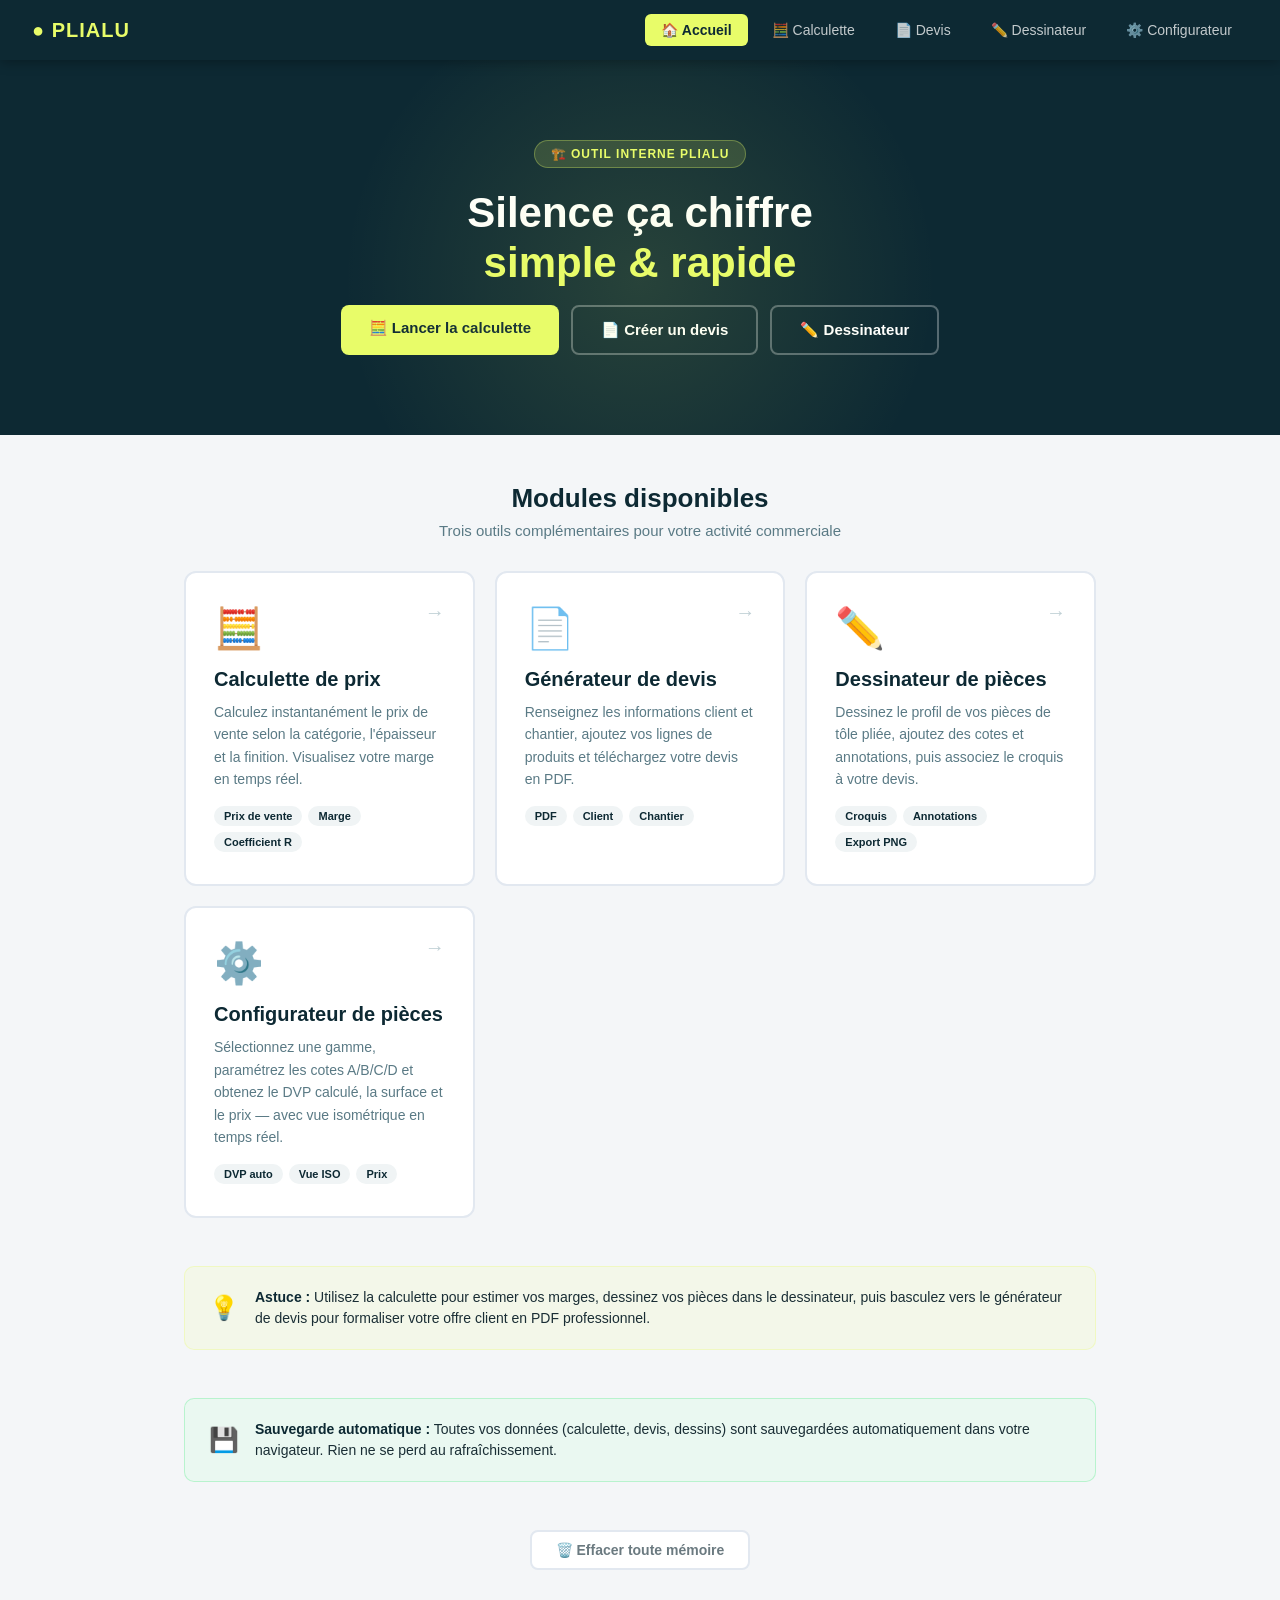
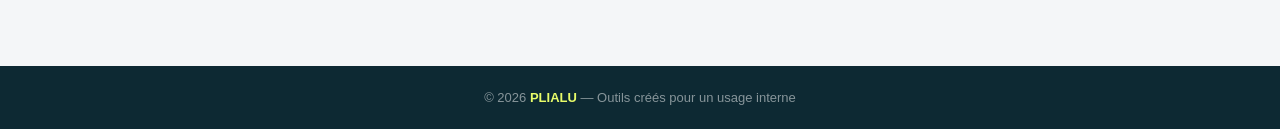
==== modules/calculette/index.html @ ffd04ba4 "chore: move calculette suite to modules/calculette/ The calculette is no longer THE site — it become" ====
<!DOCTYPE html>
<html lang="fr">
<head>
  <meta charset="UTF-8">
  <meta name="viewport" content="width=device-width, initial-scale=1.0">
  <title>PLIALU — Accueil</title>
  <style>
    /* ════ RESET ════ */
    *, *::before, *::after { box-sizing: border-box; margin: 0; padding: 0; }
    body { font-family: 'Segoe UI', sans-serif; background: #f4f6f8; color: #1a2e35; }

    /* ════ NAVBAR ════ */
    .navbar {
      background: #0d2933;
      padding: 0 32px;
      height: 60px;
      display: flex;
      align-items: center;
      justify-content: space-between;
      position: sticky;
      top: 0;
      z-index: 100;
      box-shadow: 0 2px 12px rgba(0,0,0,0.3);
    }
    .navbar-brand {
      font-size: 20px;
      font-weight: 800;
      color: #e8fc69;
      letter-spacing: 1px;
    }
    .navbar-links { display: flex; gap: 8px; }
    .navbar-links a {
      color: rgba(255,255,255,0.75);
      text-decoration: none;
      padding: 8px 16px;
      border-radius: 6px;
      font-size: 14px;
      font-weight: 500;
      transition: all .2s;
    }
    .navbar-links a:hover { background: rgba(232,252,105,0.15); color: #e8fc69; }
    .navbar-links a.active { background: #e8fc69; color: #0d2933; font-weight: 700; }

    /* ════ HERO ════ */
    .hero {
      background: #0d2933;
      padding: 80px 32px;
      text-align: center;
      position: relative;
      overflow: hidden;
    }
    .hero::before {
      content: '';
      position: absolute;
      top: -80px; left: 50%; transform: translateX(-50%);
      width: 600px; height: 600px;
      background: radial-gradient(circle, rgba(232,252,105,0.12) 0%, transparent 70%);
      pointer-events: none;
    }
    .hero-badge {
      display: inline-block;
      background: rgba(232,252,105,0.15);
      color: #e8fc69;
      border: 1px solid rgba(232,252,105,0.3);
      padding: 6px 16px;
      border-radius: 20px;
      font-size: 12px;
      font-weight: 600;
      letter-spacing: 1px;
      text-transform: uppercase;
      margin-bottom: 20px;
    }
    .hero h1 {
      font-size: 42px;
      font-weight: 900;
      color: #ffffff;
      margin-bottom: 16px;
      line-height: 1.2;
    }
    .hero h1 span { color: #e8fc69; }
    .hero p {
      font-size: 17px;
      color: rgba(255,255,255,0.65);
      max-width: 520px;
      margin: 0 auto 36px;
      line-height: 1.6;
    }
    .hero-btns { display: flex; gap: 12px; justify-content: center; flex-wrap: wrap; }
    .btn-primary {
      background: #e8fc69;
      color: #0d2933;
      padding: 14px 28px;
      border-radius: 8px;
      font-weight: 800;
      font-size: 15px;
      text-decoration: none;
      transition: all .2s;
    }
    .btn-primary:hover { background: #d4e85a; transform: translateY(-2px); box-shadow: 0 6px 20px rgba(232,252,105,0.4); }
    .btn-outline {
      background: transparent;
      color: #ffffff;
      border: 2px solid rgba(255,255,255,0.3);
      padding: 14px 28px;
      border-radius: 8px;
      font-weight: 600;
      font-size: 15px;
      text-decoration: none;
      transition: all .2s;
    }
    .btn-outline:hover { border-color: #e8fc69; color: #e8fc69; }

    /* ════ CONTAINER ════ */
    .container { max-width: 960px; margin: 0 auto; padding: 48px 24px; }

    /* ════ SECTION TITRE ════ */
    .section-title {
      text-align: center;
      margin-bottom: 32px;
    }
    .section-title h2 { font-size: 26px; font-weight: 800; color: #0d2933; }
    .section-title p { color: #5a7a85; margin-top: 8px; font-size: 15px; }

    /* ════ MODULES GRID ════ */
    .modules-grid { display: grid; grid-template-columns: repeat(auto-fit, minmax(280px, 1fr)); gap: 20px; margin-bottom: 48px; }
    .module-card {
      background: #fff;
      border-radius: 12px;
      padding: 32px 28px;
      border: 2px solid #e2e8f0;
      text-decoration: none;
      color: inherit;
      transition: all .25s;
      display: block;
      position: relative;
      overflow: hidden;
    }
    .module-card::after {
      content: '';
      position: absolute;
      bottom: 0; left: 0; right: 0;
      height: 4px;
      background: #e8fc69;
      transform: scaleX(0);
      transition: transform .25s;
    }
    .module-card:hover { transform: translateY(-4px); box-shadow: 0 12px 32px rgba(13,41,51,0.12); border-color: #0d2933; }
    .module-card:hover::after { transform: scaleX(1); }
    .module-icon { font-size: 40px; margin-bottom: 16px; }
    .module-card h3 { font-size: 20px; font-weight: 800; color: #0d2933; margin-bottom: 10px; }
    .module-card p { font-size: 14px; color: #5a7a85; line-height: 1.6; margin-bottom: 16px; }
    .module-tags { display: flex; gap: 6px; flex-wrap: wrap; }
    .tag {
      background: #f0f4f5;
      color: #0d2933;
      padding: 4px 10px;
      border-radius: 20px;
      font-size: 11px;
      font-weight: 600;
    }
    .module-arrow {
      position: absolute;
      top: 28px; right: 28px;
      font-size: 20px;
      color: #c0d0d5;
      transition: all .2s;
    }
    .module-card:hover .module-arrow { color: #0d2933; transform: translateX(4px); }

    /* ════ INFO BAND ════ */
    .info-band {
      background: rgba(232,252,105,0.1);
      border: 1px solid rgba(232,252,105,0.3);
      border-radius: 10px;
      padding: 20px 24px;
      display: flex;
      align-items: center;
      gap: 16px;
      margin-bottom: 48px;
    }
    .info-band span { font-size: 24px; }
    .info-band p { font-size: 14px; color: #1a2e35; line-height: 1.5; }
    .info-band strong { color: #0d2933; }

    /* ════ FOOTER ════ */
    footer {
      background: #0d2933;
      color: rgba(255,255,255,0.5);
      text-align: center;
      padding: 24px;
      font-size: 13px;
    }
    footer strong { color: #e8fc69; }

    /* ════ RESPONSIVE ════ */
    @media (max-width: 600px) {
      .hero h1 { font-size: 28px; }
      .navbar { padding: 0 16px; }
      .navbar-brand { font-size: 16px; }
      .navbar-links a { padding: 6px 10px; font-size: 12px; }
    }
  </style>
</head>
<body>

<!-- NAVBAR -->
<nav class="navbar">
  <a href="index.html" style="text-decoration:none;"><div class="navbar-brand">● PLIALU</div></a>
  <div class="navbar-links">
    <a href="index.html" class="active">🏠 Accueil</a>
    <a href="calcul.html">🧮 Calculette</a>
    <a href="devis.html">📄 Devis</a>
    <a href="dessinateur.html">✏️ Dessinateur</a>
    <a href="configurateur.html">⚙️ Configurateur</a>
  </div>
</nav>

<!-- HERO -->
<section class="hero">
  <div class="hero-badge">🏗️ Outil interne PLIALU</div>
  <h1>Silence ça chiffre<br><span>simple &amp; rapide</span></h1>
  <div class="hero-btns">
    <a href="calcul.html" class="btn-primary">🧮 Lancer la calculette</a>
    <a href="devis.html" class="btn-outline">📄 Créer un devis</a>
    <a href="dessinateur.html" class="btn-outline">✏️ Dessinateur</a>
  </div>
</section>

<!-- CONTENU -->
<div class="container">

  <!-- Modules -->
  <div class="section-title">
    <h2>Modules disponibles</h2>
    <p>Trois outils complémentaires pour votre activité commerciale</p>
  </div>

  <div class="modules-grid">

    <a href="calcul.html" class="module-card">
      <div class="module-arrow">→</div>
      <div class="module-icon">🧮</div>
      <h3>Calculette de prix</h3>
      <p>Calculez instantanément le prix de vente selon la catégorie, l'épaisseur et la finition. Visualisez votre marge en temps réel.</p>
      <div class="module-tags">
        <span class="tag">Prix de vente</span>
        <span class="tag">Marge</span>
        <span class="tag">Coefficient R</span>
      </div>
    </a>

    <a href="devis.html" class="module-card">
      <div class="module-arrow">→</div>
      <div class="module-icon">📄</div>
      <h3>Générateur de devis</h3>
      <p>Renseignez les informations client et chantier, ajoutez vos lignes de produits et téléchargez votre devis en PDF.</p>
      <div class="module-tags">
        <span class="tag">PDF</span>
        <span class="tag">Client</span>
        <span class="tag">Chantier</span>
      </div>
    </a>

    <a href="dessinateur.html" class="module-card">
      <div class="module-arrow">→</div>
      <div class="module-icon">✏️</div>
      <h3>Dessinateur de pièces</h3>
      <p>Dessinez le profil de vos pièces de tôle pliée, ajoutez des cotes et annotations, puis associez le croquis à votre devis.</p>
      <div class="module-tags">
        <span class="tag">Croquis</span>
        <span class="tag">Annotations</span>
        <span class="tag">Export PNG</span>
      </div>
    </a>

    <a href="configurateur.html" class="module-card">
      <div class="module-arrow">→</div>
      <div class="module-icon">⚙️</div>
      <h3>Configurateur de pièces</h3>
      <p>Sélectionnez une gamme, paramétrez les cotes A/B/C/D et obtenez le DVP calculé, la surface et le prix — avec vue isométrique en temps réel.</p>
      <div class="module-tags">
        <span class="tag">DVP auto</span>
        <span class="tag">Vue ISO</span>
        <span class="tag">Prix</span>
      </div>
    </a>

  </div>

  <!-- Info band -->
  <div class="info-band">
    <span>💡</span>
    <p><strong>Astuce :</strong> Utilisez la calculette pour estimer vos marges, dessinez vos pièces dans le dessinateur, puis basculez vers le générateur de devis pour formaliser votre offre client en PDF professionnel.</p>
  </div>

  <!-- Info sauvegarde -->
  <div class="info-band" style="background:rgba(220,252,231,0.4);border-color:rgba(134,239,172,0.5)">
    <span>💾</span>
    <p><strong>Sauvegarde automatique :</strong> Toutes vos donn&eacute;es (calculette, devis, dessins) sont sauvegard&eacute;es automatiquement dans votre navigateur. Rien ne se perd au rafra&icirc;chissement.</p>
  </div>

  <!-- Reset global -->
  <div style="text-align:center;margin-bottom:48px">
    <button onclick="if(confirm('Effacer TOUTE la m\u00e9moire du projet (calculette, devis, dessinateur) ?\n\nCette action est irr\u00e9versible.')){localStorage.removeItem('plialu_project_data');localStorage.removeItem('plialu-devis');localStorage.removeItem('plialu-devis-dessins');alert('M\u00e9moire effac\u00e9e avec succ\u00e8s !');}" style="background:#fff;color:#6b7a80;border:2px solid #e2e8f0;border-radius:8px;padding:10px 24px;font-size:14px;font-weight:600;cursor:pointer;transition:all .2s" onmouseover="this.style.borderColor='#d9534f';this.style.color='#d9534f'" onmouseout="this.style.borderColor='#e2e8f0';this.style.color='#6b7a80'">🗑️ Effacer toute m&eacute;moire</button>
  </div>

</div>

<!-- FOOTER -->
<footer>
  <p>© 2026 <strong>PLIALU</strong> — Outils créés pour un usage interne</p>
</footer>

</body>
</html>
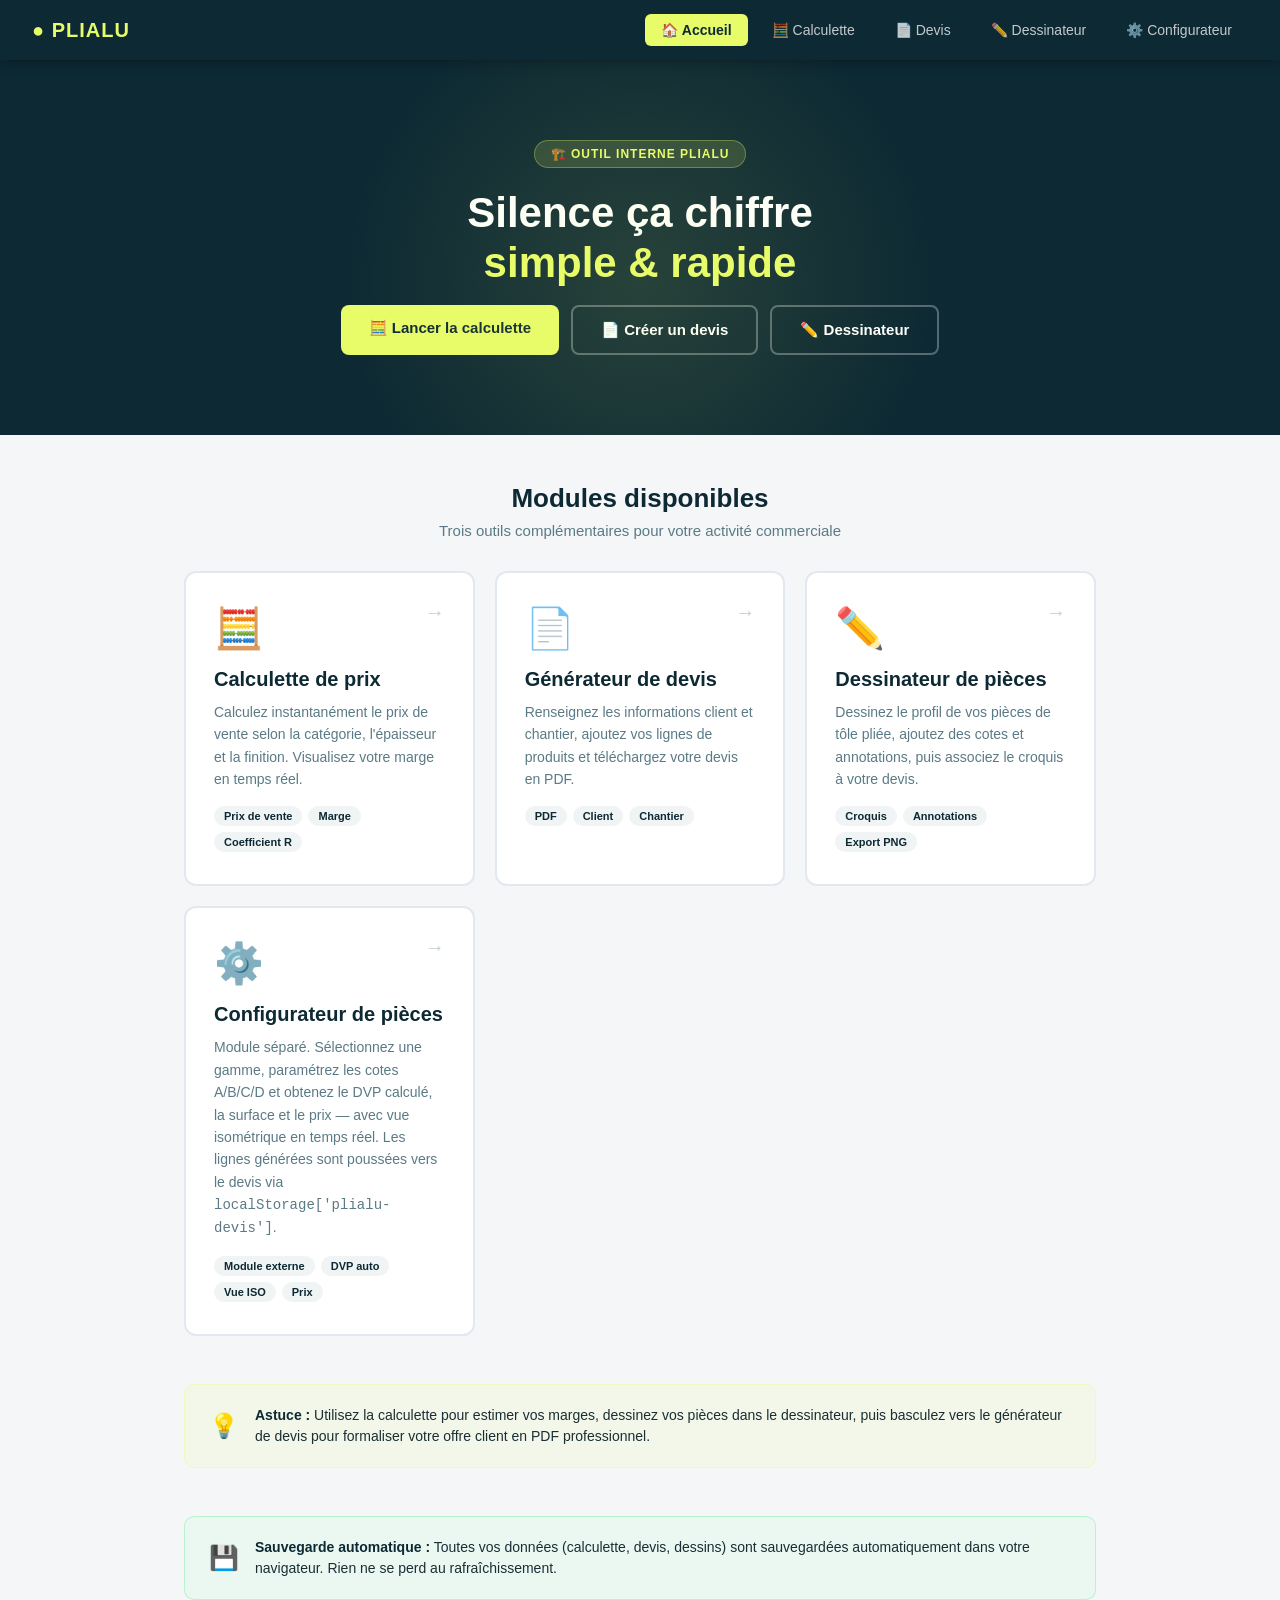
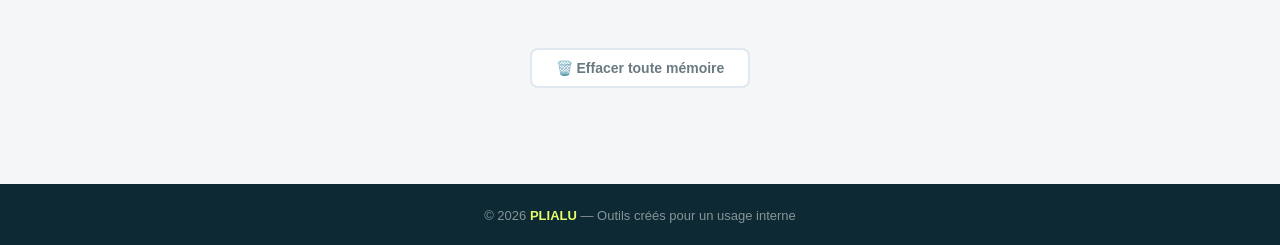
==== commit bd6ce225: "feat: extract configurateur as standalone module modules/calculette/configurateur.html → modules/con" ====
--- a/modules/calculette/index.html
+++ b/modules/calculette/index.html
@@ -211,7 +211,7 @@
     <a href="calcul.html">🧮 Calculette</a>
     <a href="devis.html">📄 Devis</a>
     <a href="dessinateur.html">✏️ Dessinateur</a>
-    <a href="configurateur.html">⚙️ Configurateur</a>
+    <a href="../configurateur/index.html">⚙️ Configurateur</a>
   </div>
 </nav>
 
@@ -273,12 +273,13 @@
       </div>
     </a>
 
-    <a href="configurateur.html" class="module-card">
+    <a href="../configurateur/index.html" class="module-card">
       <div class="module-arrow">→</div>
       <div class="module-icon">⚙️</div>
       <h3>Configurateur de pièces</h3>
-      <p>Sélectionnez une gamme, paramétrez les cotes A/B/C/D et obtenez le DVP calculé, la surface et le prix — avec vue isométrique en temps réel.</p>
+      <p>Module séparé. Sélectionnez une gamme, paramétrez les cotes A/B/C/D et obtenez le DVP calculé, la surface et le prix — avec vue isométrique en temps réel. Les lignes générées sont poussées vers le devis via <code>localStorage['plialu-devis']</code>.</p>
       <div class="module-tags">
+        <span class="tag">Module externe</span>
         <span class="tag">DVP auto</span>
         <span class="tag">Vue ISO</span>
         <span class="tag">Prix</span>
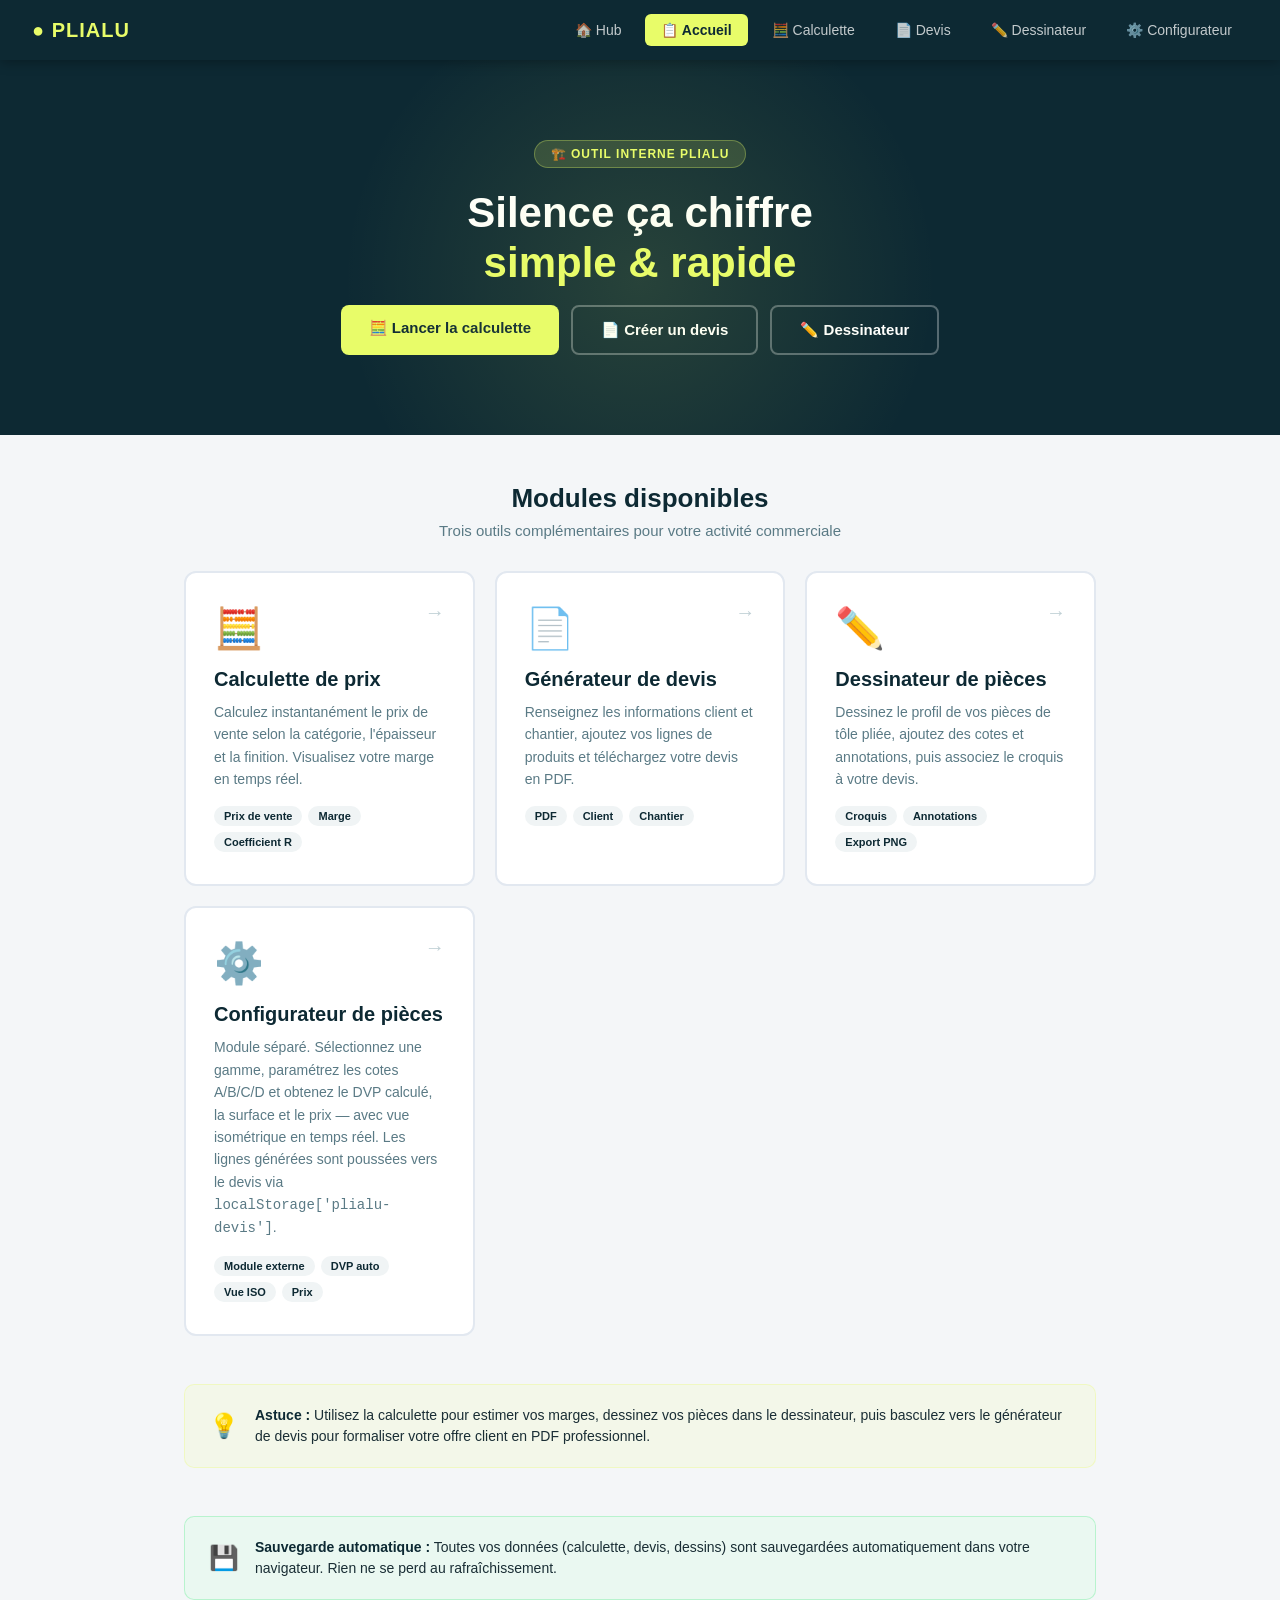
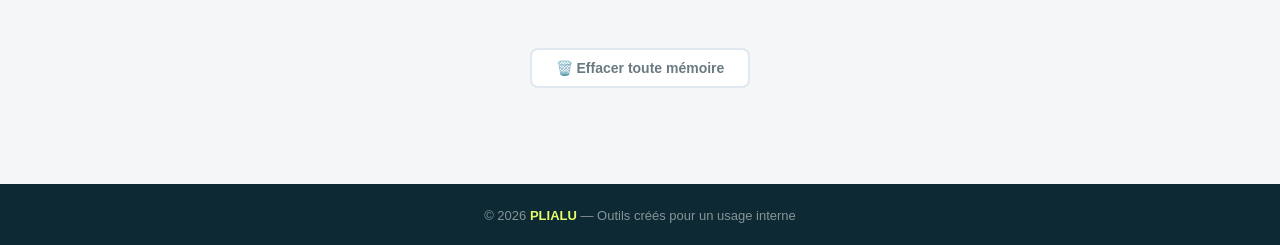
==== commit 839cc109: "feat: add Hub link to all module navbars Each module navbar now starts with a "🏠 Hub" entry pointing" ====
--- a/modules/calculette/index.html
+++ b/modules/calculette/index.html
@@ -207,7 +207,8 @@
 <nav class="navbar">
   <a href="index.html" style="text-decoration:none;"><div class="navbar-brand">● PLIALU</div></a>
   <div class="navbar-links">
-    <a href="index.html" class="active">🏠 Accueil</a>
+    <a href="../../index.html">🏠 Hub</a>
+    <a href="index.html" class="active">📋 Accueil</a>
     <a href="calcul.html">🧮 Calculette</a>
     <a href="devis.html">📄 Devis</a>
     <a href="dessinateur.html">✏️ Dessinateur</a>
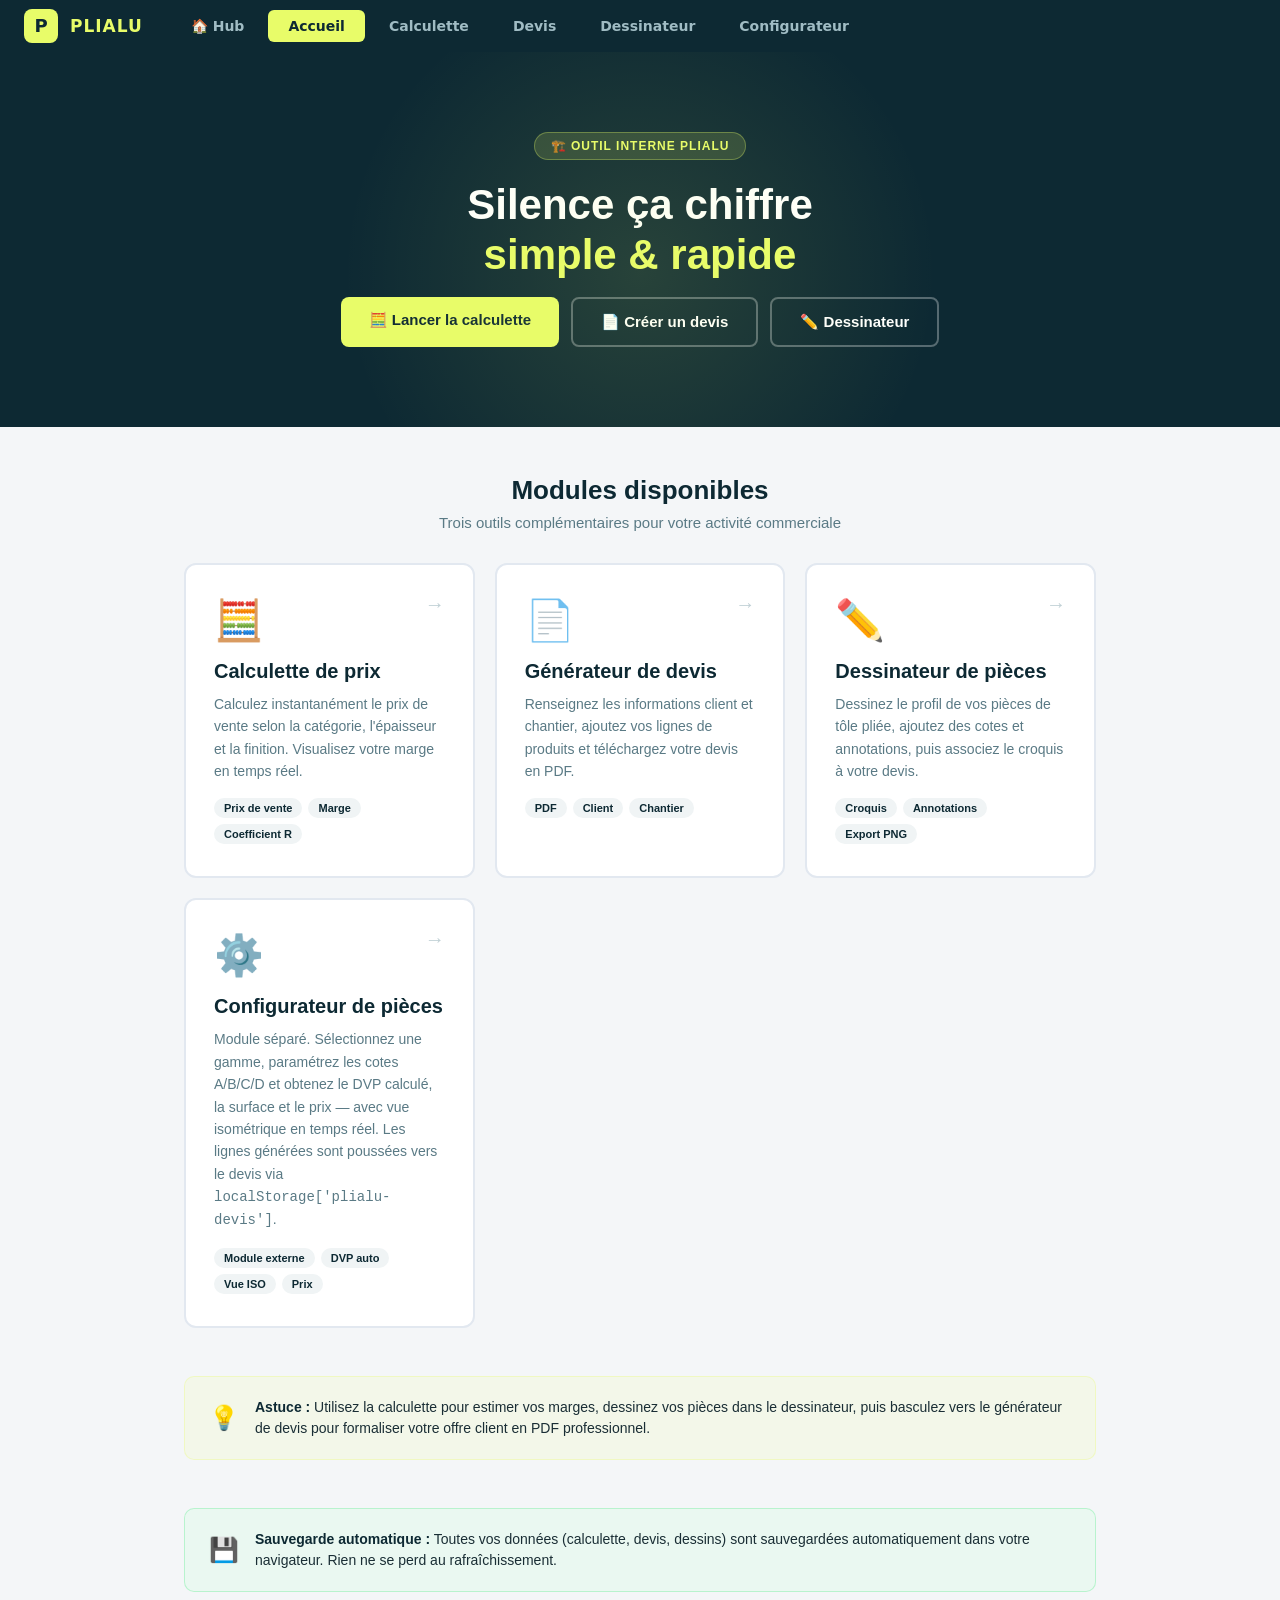
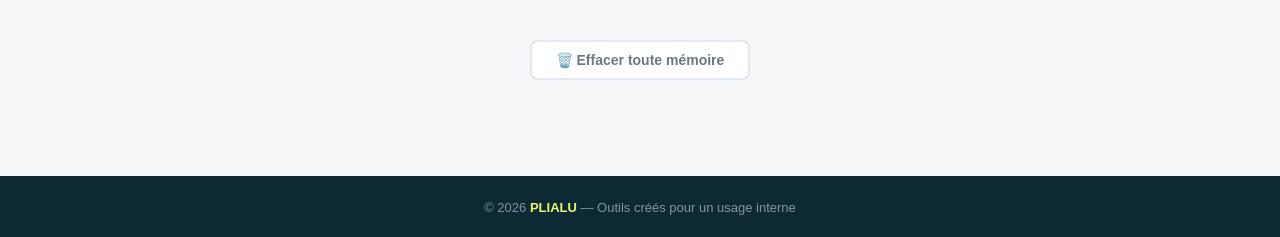
==== commit 047673b5: "refactor: migrate all pages to shared navbar and logo All 7 pages (hub + calculette ×4 + configurate" ====
--- a/modules/calculette/index.html
+++ b/modules/calculette/index.html
@@ -4,42 +4,12 @@
   <meta charset="UTF-8">
   <meta name="viewport" content="width=device-width, initial-scale=1.0">
   <title>PLIALU — Accueil</title>
+  <link rel="stylesheet" href="../../shared/tokens.css">
+  <link rel="stylesheet" href="../../shared/components/navbar.css">
   <style>
     /* ════ RESET ════ */
     *, *::before, *::after { box-sizing: border-box; margin: 0; padding: 0; }
     body { font-family: 'Segoe UI', sans-serif; background: #f4f6f8; color: #1a2e35; }
-
-    /* ════ NAVBAR ════ */
-    .navbar {
-      background: #0d2933;
-      padding: 0 32px;
-      height: 60px;
-      display: flex;
-      align-items: center;
-      justify-content: space-between;
-      position: sticky;
-      top: 0;
-      z-index: 100;
-      box-shadow: 0 2px 12px rgba(0,0,0,0.3);
-    }
-    .navbar-brand {
-      font-size: 20px;
-      font-weight: 800;
-      color: #e8fc69;
-      letter-spacing: 1px;
-    }
-    .navbar-links { display: flex; gap: 8px; }
-    .navbar-links a {
-      color: rgba(255,255,255,0.75);
-      text-decoration: none;
-      padding: 8px 16px;
-      border-radius: 6px;
-      font-size: 14px;
-      font-weight: 500;
-      transition: all .2s;
-    }
-    .navbar-links a:hover { background: rgba(232,252,105,0.15); color: #e8fc69; }
-    .navbar-links a.active { background: #e8fc69; color: #0d2933; font-weight: 700; }
 
     /* ════ HERO ════ */
     .hero {
@@ -195,25 +165,25 @@
     /* ════ RESPONSIVE ════ */
     @media (max-width: 600px) {
       .hero h1 { font-size: 28px; }
-      .navbar { padding: 0 16px; }
-      .navbar-brand { font-size: 16px; }
-      .navbar-links a { padding: 6px 10px; font-size: 12px; }
     }
   </style>
 </head>
 <body>
 
 <!-- NAVBAR -->
-<nav class="navbar">
-  <a href="index.html" style="text-decoration:none;"><div class="navbar-brand">● PLIALU</div></a>
-  <div class="navbar-links">
-    <a href="../../index.html">🏠 Hub</a>
-    <a href="index.html" class="active">📋 Accueil</a>
-    <a href="calcul.html">🧮 Calculette</a>
-    <a href="devis.html">📄 Devis</a>
-    <a href="dessinateur.html">✏️ Dessinateur</a>
-    <a href="../configurateur/index.html">⚙️ Configurateur</a>
-  </div>
+<nav class="nav">
+  <a class="nav-brand" href="../../index.html" title="Retour au hub CRM">
+    <span class="nav-mark">P</span>
+    <span class="nav-title">PLIALU</span>
+  </a>
+  <ul class="nav-links">
+    <li><a class="nav-btn" href="../../index.html">🏠 Hub</a></li>
+    <li><a class="nav-btn nav-btn--active" href="index.html">Accueil</a></li>
+    <li><a class="nav-btn" href="calcul.html">Calculette</a></li>
+    <li><a class="nav-btn" href="devis.html">Devis</a></li>
+    <li><a class="nav-btn" href="dessinateur.html">Dessinateur</a></li>
+    <li><a class="nav-btn" href="../configurateur/index.html">Configurateur</a></li>
+  </ul>
 </nav>
 
 <!-- HERO -->
--- a/shared/tokens.css
+++ b/shared/tokens.css
@@ -0,0 +1,81 @@
+/* ============================================================
+ * PLIALU — Design tokens
+ * ------------------------------------------------------------
+ * Source unique de vérité pour les couleurs, espacements,
+ * rayons, typographie et ombres du CRM PLIALU.
+ *
+ * Convention : aucun composant partagé (shared/components/*)
+ * ne doit utiliser de valeur hex/px en dur — toujours via
+ * var(--token).
+ *
+ * Le thème par défaut est CLAIR. Le thème SOMBRE (MAXCUT)
+ * surcharge un sous-ensemble de tokens via theme-dark.css.
+ * ============================================================ */
+
+:root {
+  /* ── Brand ─────────────────────────────────────────────── */
+  --brand-900:        #0d2933;
+  --brand-700:        #1a2e38;
+  --accent:           #e8fc69;
+  --accent-hover:     #d4f040;
+  --accent-glow:      rgba(232, 252, 105, 0.2);
+
+  /* ── Surfaces (thème clair) ────────────────────────────── */
+  --bg-app:           #f0f4f8;
+  --bg-elevated:      #ffffff;
+  --bg-muted:         #f8fafc;
+  --bg-secondary:     #fafbfc;
+
+  /* ── Texte ─────────────────────────────────────────────── */
+  --text-primary:     #1a2e38;
+  --text-on-brand:    #ffffff;
+  --text-muted:       #6b7a80;
+  --text-disabled:    #a0bcc4;
+
+  /* ── Bordures ──────────────────────────────────────────── */
+  --border-soft:      #e2e8f0;
+  --border-strong:    #c0d0d5;
+
+  /* ── Statuts ───────────────────────────────────────────── */
+  --success-bg:       #dcfce7;
+  --success-border:   #86efac;
+  --success-text:     #166534;
+
+  --warning-bg:       #fef3c7;
+  --warning-border:   #fcd34d;
+  --warning-text:     #92400e;
+
+  --danger:           #d9534f;
+  --danger-bg:        #fee2e2;
+  --danger-border:    #fca5a5;
+  --danger-text:      #991b1b;
+
+  /* ── Espacements ───────────────────────────────────────── */
+  --space-1:          4px;
+  --space-2:          8px;
+  --space-3:          12px;
+  --space-4:          16px;
+  --space-5:          20px;
+  --space-6:          24px;
+  --space-8:          32px;
+
+  /* ── Rayons ────────────────────────────────────────────── */
+  --radius-sm:        6px;
+  --radius:           8px;
+  --radius-lg:        12px;
+
+  /* ── Layout ────────────────────────────────────────────── */
+  --nav-height:       52px;
+
+  /* ── Typographie ───────────────────────────────────────── */
+  --font-sans:        'Segoe UI', system-ui, -apple-system, sans-serif;
+  --text-xs:          11px;
+  --text-sm:          13px;
+  --text-base:        14px;
+  --text-lg:          16px;
+  --text-xl:          18px;
+
+  /* ── Ombres ────────────────────────────────────────────── */
+  --shadow-card:        0 2px 8px rgba(13, 41, 51, 0.08);
+  --shadow-card-hover:  0 4px 16px rgba(13, 41, 51, 0.12);
+}
--- a/shared/components/navbar.css
+++ b/shared/components/navbar.css
@@ -0,0 +1,148 @@
+/* ============================================================
+ * PLIALU — Navbar + logo (canonique)
+ * ------------------------------------------------------------
+ * Composant unique, factorisé pour le hub et tous les modules.
+ * 100 % des valeurs proviennent de tokens (pas de hex/px en dur).
+ * Les dimensions spécifiques au logo (34, 17, 18) sont déclarées
+ * comme propriétés CSS scopées sur le composant (préfixe `--_`).
+ *
+ * Markup attendu :
+ *
+ *   <nav class="nav">
+ *     <a class="nav-brand" href="../../index.html" title="Retour au hub CRM">
+ *       <span class="nav-mark">P</span>
+ *       <span class="nav-title">PLIALU</span>
+ *     </a>
+ *     <ul class="nav-links">
+ *       <li><a class="nav-btn" href="…">Calculette</a></li>
+ *       <li><a class="nav-btn nav-btn--active" href="…">Devis</a></li>
+ *     </ul>
+ *   </nav>
+ *
+ * Variante hub : remplacer <a class="nav-brand" href="…"> par
+ *   <div class="nav-brand nav-brand--static">
+ *     <span class="nav-mark">P</span>
+ *     <span class="nav-title nav-title--hub">
+ *       <span class="nav-title-prefix">CRM</span> PLIALU
+ *     </span>
+ *   </div>
+ * ============================================================ */
+
+.nav {
+  /* dimensions propres au composant logo, scopées au navbar */
+  --_logo-mark-size:   34px;
+  --_logo-title-size:  17px;
+  --_logo-mark-text:   18px;
+  --_logo-tracking:    1px;
+  --_focus-width:      2px;
+
+  background: var(--brand-900);
+  color: var(--accent);
+  height: var(--nav-height);
+  padding: 0 var(--space-6);
+  display: flex;
+  align-items: center;
+  gap: var(--space-3);
+  font-family: var(--font-sans);
+  position: sticky;
+  top: 0;
+  z-index: 100;
+}
+
+/* ── BRAND (logo + texte) ─────────────────────────────────── */
+
+.nav-brand {
+  display: inline-flex;
+  align-items: center;
+  gap: var(--space-3);
+  margin-right: var(--space-4);
+  text-decoration: none;
+  color: inherit;
+  cursor: pointer;
+  user-select: none;
+}
+
+.nav-brand--static {
+  cursor: default;
+}
+
+.nav-mark {
+  width: var(--_logo-mark-size);
+  height: var(--_logo-mark-size);
+  border-radius: var(--radius);
+  background: var(--accent);
+  color: var(--brand-900);
+  font-size: var(--_logo-mark-text);
+  font-weight: 800;
+  display: inline-flex;
+  align-items: center;
+  justify-content: center;
+  line-height: 1;
+  flex-shrink: 0;
+}
+
+.nav-title {
+  font-size: var(--_logo-title-size);
+  font-weight: 800;
+  letter-spacing: var(--_logo-tracking);
+  color: var(--accent);
+}
+
+/* Variante hub : « CRM PLIALU » avec « CRM » en blanc */
+.nav-title--hub {
+  color: var(--accent);
+}
+.nav-title--hub .nav-title-prefix {
+  color: var(--text-on-brand);
+  margin-right: var(--space-1);
+}
+
+/* ── LIENS DE NAVIGATION ──────────────────────────────────── */
+
+.nav-links {
+  list-style: none;
+  margin: 0;
+  padding: 0;
+  display: inline-flex;
+  align-items: center;
+  gap: var(--space-1);
+  flex-wrap: wrap;
+}
+
+.nav-btn {
+  display: inline-flex;
+  align-items: center;
+  background: transparent;
+  border: none;
+  color: var(--text-disabled);
+  padding: var(--space-2) var(--space-5);
+  border-radius: var(--radius-sm);
+  font-family: inherit;
+  font-size: var(--text-base);
+  font-weight: 600;
+  text-decoration: none;
+  cursor: pointer;
+  transition: background 0.2s, color 0.2s;
+  white-space: nowrap;
+}
+
+.nav-btn:hover {
+  color: var(--text-on-brand);
+}
+
+.nav-btn:focus-visible {
+  outline: var(--_focus-width) solid var(--accent);
+  outline-offset: var(--_focus-width);
+}
+
+.nav-btn--active,
+.nav-btn.active {
+  background: var(--accent);
+  color: var(--brand-900);
+}
+
+.nav-btn--active:hover,
+.nav-btn.active:hover {
+  background: var(--accent-hover);
+  color: var(--brand-900);
+}
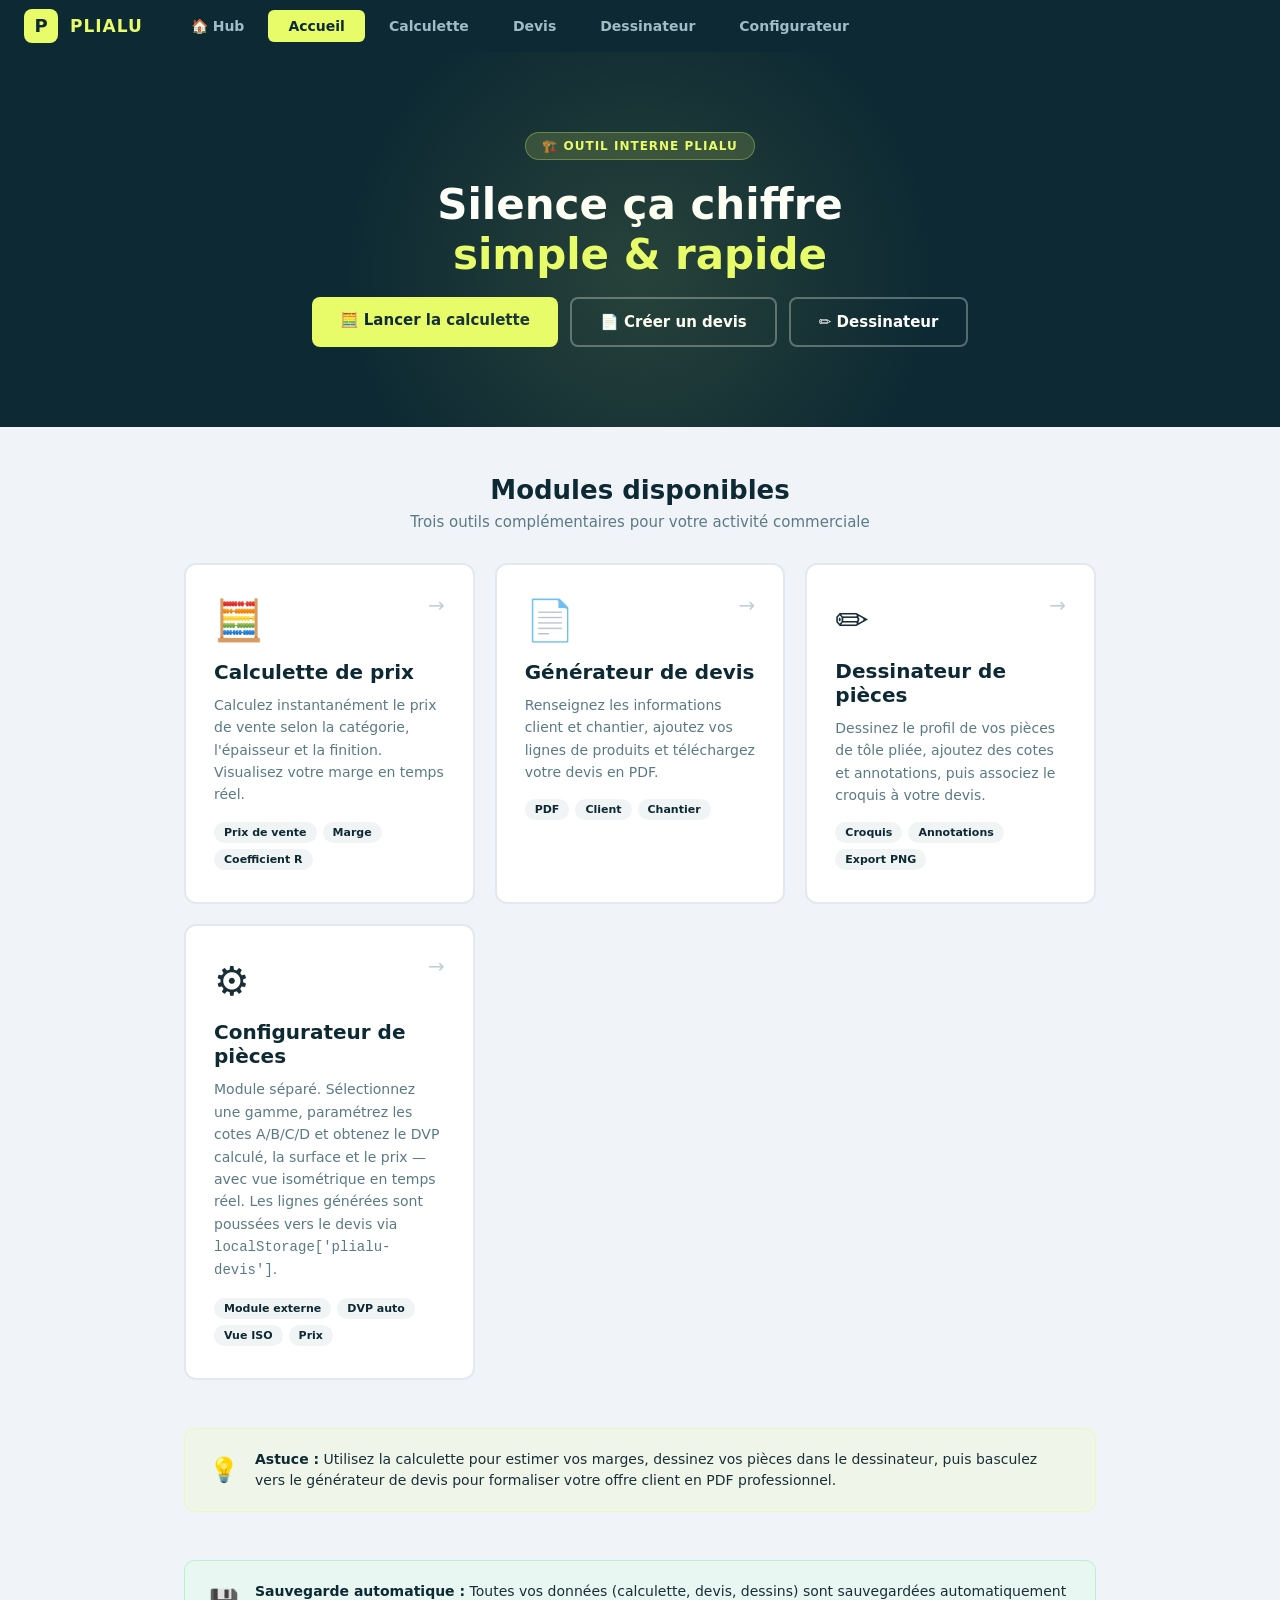
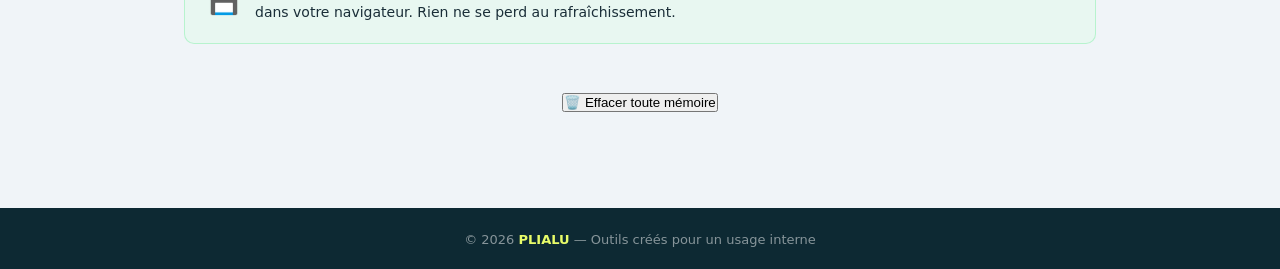
==== commit 3e6a85fa: "fix: resolve 12 visual drift bugs from style audit Bugs 3, 4, 5 (CFG card-title 12→13px, CFG input p" ====
--- a/modules/calculette/index.html
+++ b/modules/calculette/index.html
@@ -9,7 +9,7 @@
   <style>
     /* ════ RESET ════ */
     *, *::before, *::after { box-sizing: border-box; margin: 0; padding: 0; }
-    body { font-family: 'Segoe UI', sans-serif; background: #f4f6f8; color: #1a2e35; }
+    body { font-family: var(--font-sans); background: var(--bg-app); color: var(--text-primary); }
 
     /* ════ HERO ════ */
     .hero {
@@ -149,7 +149,7 @@
       margin-bottom: 48px;
     }
     .info-band span { font-size: 24px; }
-    .info-band p { font-size: 14px; color: #1a2e35; line-height: 1.5; }
+    .info-band p { font-size: 14px; color: var(--text-primary); line-height: 1.5; }
     .info-band strong { color: #0d2933; }
 
     /* ════ FOOTER ════ */
@@ -273,7 +273,7 @@
 
   <!-- Reset global -->
   <div style="text-align:center;margin-bottom:48px">
-    <button onclick="if(confirm('Effacer TOUTE la m\u00e9moire du projet (calculette, devis, dessinateur) ?\n\nCette action est irr\u00e9versible.')){localStorage.removeItem('plialu_project_data');localStorage.removeItem('plialu-devis');localStorage.removeItem('plialu-devis-dessins');alert('M\u00e9moire effac\u00e9e avec succ\u00e8s !');}" style="background:#fff;color:#6b7a80;border:2px solid #e2e8f0;border-radius:8px;padding:10px 24px;font-size:14px;font-weight:600;cursor:pointer;transition:all .2s" onmouseover="this.style.borderColor='#d9534f';this.style.color='#d9534f'" onmouseout="this.style.borderColor='#e2e8f0';this.style.color='#6b7a80'">🗑️ Effacer toute m&eacute;moire</button>
+    <button class="btn btn-reset" onclick="if(confirm('Effacer TOUTE la m\u00e9moire du projet (calculette, devis, dessinateur) ?\n\nCette action est irr\u00e9versible.')){localStorage.removeItem('plialu_project_data');localStorage.removeItem('plialu-devis');localStorage.removeItem('plialu-devis-dessins');alert('M\u00e9moire effac\u00e9e avec succ\u00e8s !');}">🗑️ Effacer toute m&eacute;moire</button>
   </div>
 
 </div>
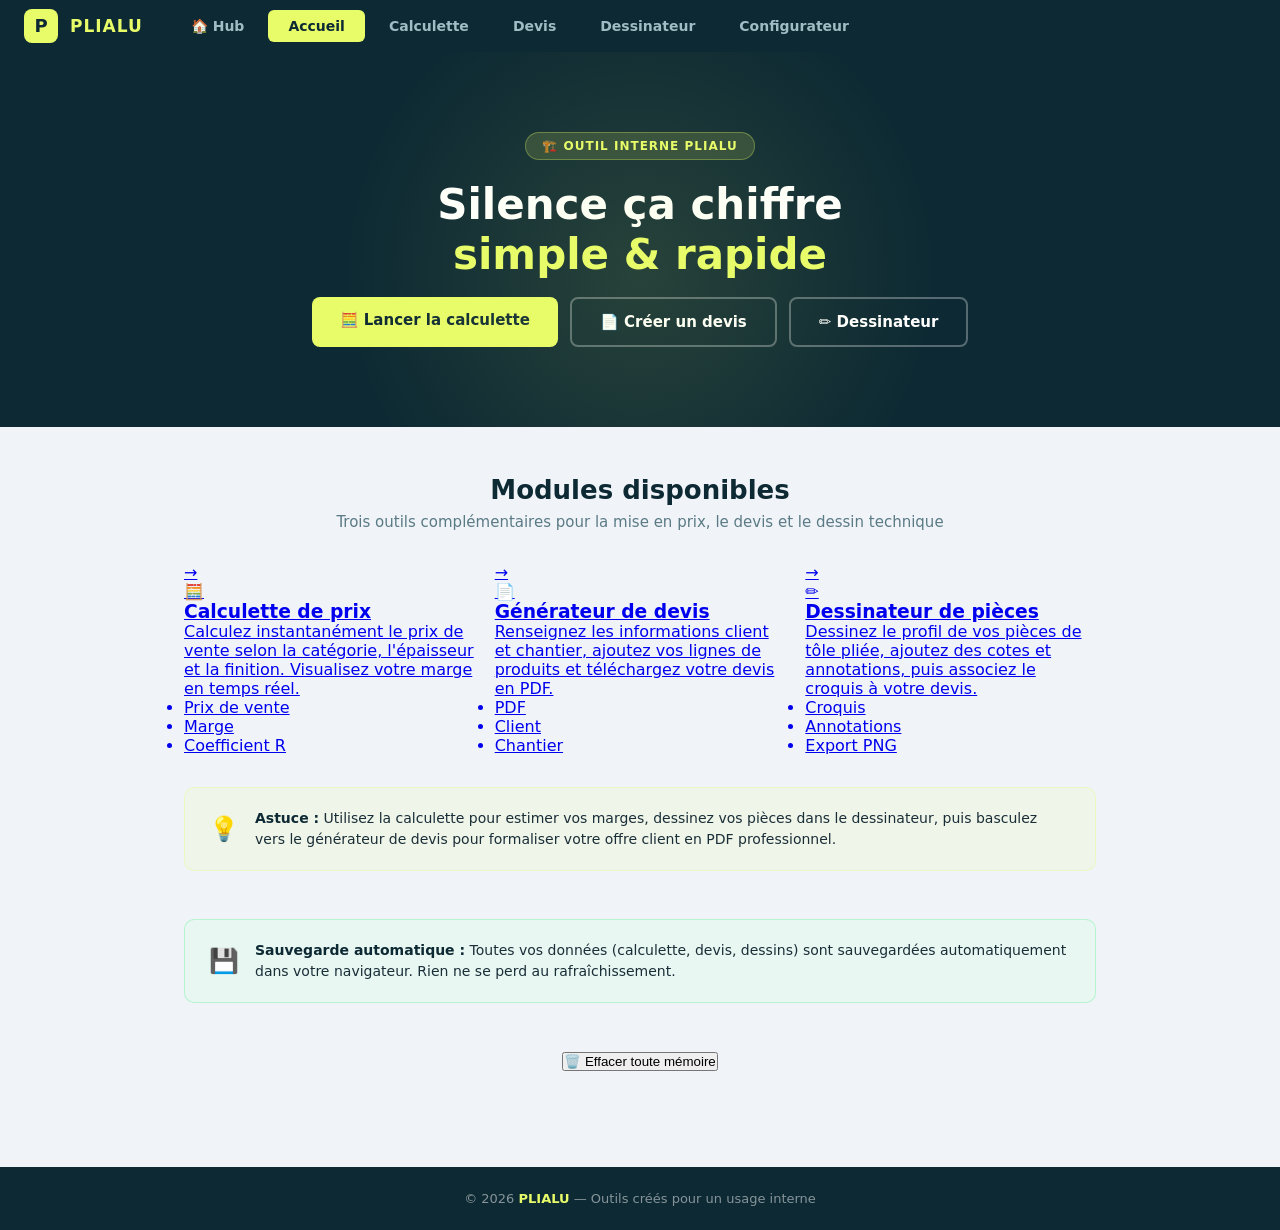
==== commit 79dab218: "chore(calculette): remove configurator card from dashboard The configurateur is a distinct module ac" ====
--- a/modules/calculette/index.html
+++ b/modules/calculette/index.html
@@ -92,50 +92,7 @@
     .section-title p { color: #5a7a85; margin-top: 8px; font-size: 15px; }
 
     /* ════ MODULES GRID ════ */
-    .modules-grid { display: grid; grid-template-columns: repeat(auto-fit, minmax(280px, 1fr)); gap: 20px; margin-bottom: 48px; }
-    .module-card {
-      background: #fff;
-      border-radius: 12px;
-      padding: 32px 28px;
-      border: 2px solid #e2e8f0;
-      text-decoration: none;
-      color: inherit;
-      transition: all .25s;
-      display: block;
-      position: relative;
-      overflow: hidden;
-    }
-    .module-card::after {
-      content: '';
-      position: absolute;
-      bottom: 0; left: 0; right: 0;
-      height: 4px;
-      background: #e8fc69;
-      transform: scaleX(0);
-      transition: transform .25s;
-    }
-    .module-card:hover { transform: translateY(-4px); box-shadow: 0 12px 32px rgba(13,41,51,0.12); border-color: #0d2933; }
-    .module-card:hover::after { transform: scaleX(1); }
-    .module-icon { font-size: 40px; margin-bottom: 16px; }
-    .module-card h3 { font-size: 20px; font-weight: 800; color: #0d2933; margin-bottom: 10px; }
-    .module-card p { font-size: 14px; color: #5a7a85; line-height: 1.6; margin-bottom: 16px; }
-    .module-tags { display: flex; gap: 6px; flex-wrap: wrap; }
-    .tag {
-      background: #f0f4f5;
-      color: #0d2933;
-      padding: 4px 10px;
-      border-radius: 20px;
-      font-size: 11px;
-      font-weight: 600;
-    }
-    .module-arrow {
-      position: absolute;
-      top: 28px; right: 28px;
-      font-size: 20px;
-      color: #c0d0d5;
-      transition: all .2s;
-    }
-    .module-card:hover .module-arrow { color: #0d2933; transform: translateX(4px); }
+    .modules-grid { display: grid; grid-template-columns: repeat(auto-fit, minmax(260px, 1fr)); gap: var(--space-5); margin-bottom: var(--space-8); }
 
     /* ════ INFO BAND ════ */
     .info-band {
@@ -203,58 +160,45 @@
   <!-- Modules -->
   <div class="section-title">
     <h2>Modules disponibles</h2>
-    <p>Trois outils complémentaires pour votre activité commerciale</p>
+    <p>Trois outils complémentaires pour la mise en prix, le devis et le dessin technique</p>
   </div>
 
   <div class="modules-grid">
 
-    <a href="calcul.html" class="module-card">
-      <div class="module-arrow">→</div>
-      <div class="module-icon">🧮</div>
+    <a href="calcul.html" class="card card--rich">
+      <span class="card-arrow" aria-hidden="true">→</span>
+      <div class="card-icon">🧮</div>
       <h3>Calculette de prix</h3>
       <p>Calculez instantanément le prix de vente selon la catégorie, l'épaisseur et la finition. Visualisez votre marge en temps réel.</p>
-      <div class="module-tags">
-        <span class="tag">Prix de vente</span>
-        <span class="tag">Marge</span>
-        <span class="tag">Coefficient R</span>
-      </div>
+      <ul class="card-tags">
+        <li class="card-tag">Prix de vente</li>
+        <li class="card-tag">Marge</li>
+        <li class="card-tag">Coefficient R</li>
+      </ul>
     </a>
 
-    <a href="devis.html" class="module-card">
-      <div class="module-arrow">→</div>
-      <div class="module-icon">📄</div>
+    <a href="devis.html" class="card card--rich">
+      <span class="card-arrow" aria-hidden="true">→</span>
+      <div class="card-icon">📄</div>
       <h3>Générateur de devis</h3>
       <p>Renseignez les informations client et chantier, ajoutez vos lignes de produits et téléchargez votre devis en PDF.</p>
-      <div class="module-tags">
-        <span class="tag">PDF</span>
-        <span class="tag">Client</span>
-        <span class="tag">Chantier</span>
-      </div>
+      <ul class="card-tags">
+        <li class="card-tag">PDF</li>
+        <li class="card-tag">Client</li>
+        <li class="card-tag">Chantier</li>
+      </ul>
     </a>
 
-    <a href="dessinateur.html" class="module-card">
-      <div class="module-arrow">→</div>
-      <div class="module-icon">✏️</div>
+    <a href="dessinateur.html" class="card card--rich">
+      <span class="card-arrow" aria-hidden="true">→</span>
+      <div class="card-icon">✏️</div>
       <h3>Dessinateur de pièces</h3>
       <p>Dessinez le profil de vos pièces de tôle pliée, ajoutez des cotes et annotations, puis associez le croquis à votre devis.</p>
-      <div class="module-tags">
-        <span class="tag">Croquis</span>
-        <span class="tag">Annotations</span>
-        <span class="tag">Export PNG</span>
-      </div>
-    </a>
-
-    <a href="../configurateur/index.html" class="module-card">
-      <div class="module-arrow">→</div>
-      <div class="module-icon">⚙️</div>
-      <h3>Configurateur de pièces</h3>
-      <p>Module séparé. Sélectionnez une gamme, paramétrez les cotes A/B/C/D et obtenez le DVP calculé, la surface et le prix — avec vue isométrique en temps réel. Les lignes générées sont poussées vers le devis via <code>localStorage['plialu-devis']</code>.</p>
-      <div class="module-tags">
-        <span class="tag">Module externe</span>
-        <span class="tag">DVP auto</span>
-        <span class="tag">Vue ISO</span>
-        <span class="tag">Prix</span>
-      </div>
+      <ul class="card-tags">
+        <li class="card-tag">Croquis</li>
+        <li class="card-tag">Annotations</li>
+        <li class="card-tag">Export PNG</li>
+      </ul>
     </a>
 
   </div>
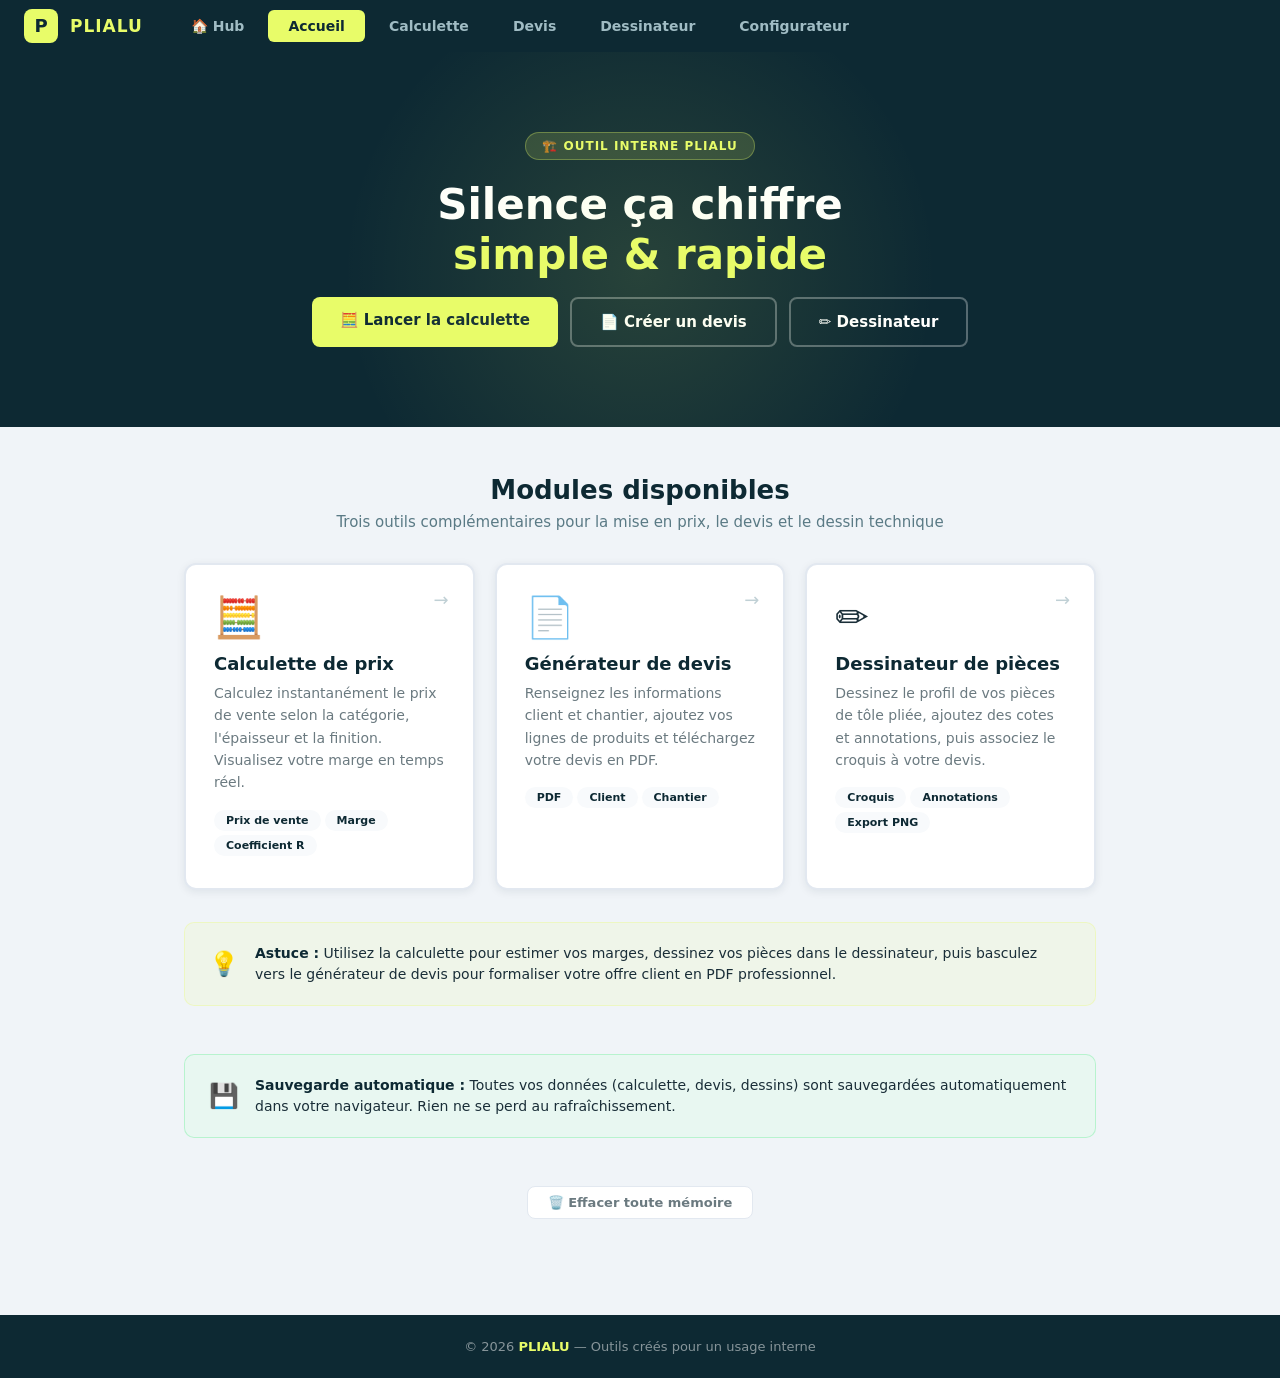
==== commit 72a86a7e: "fix(calculette): load card.css and buttons.css on dashboard Regression introduced in phase 3 commit " ====
--- a/modules/calculette/index.html
+++ b/modules/calculette/index.html
@@ -6,6 +6,8 @@
   <title>PLIALU — Accueil</title>
   <link rel="stylesheet" href="../../shared/tokens.css">
   <link rel="stylesheet" href="../../shared/components/navbar.css">
+  <link rel="stylesheet" href="../../shared/components/buttons.css">
+  <link rel="stylesheet" href="../../shared/components/card.css">
   <style>
     /* ════ RESET ════ */
     *, *::before, *::after { box-sizing: border-box; margin: 0; padding: 0; }
--- a/shared/components/buttons.css
+++ b/shared/components/buttons.css
@@ -0,0 +1,122 @@
+/* ============================================================
+ * PLIALU — Boutons (canonique)
+ * ------------------------------------------------------------
+ * Pattern double-classe : .btn (base) + variante (.btn-primary,
+ * .btn-secondary, .btn-danger, .btn-reset). Modifieurs de taille
+ * .btn-sm / .btn-lg / .btn-icon.
+ *
+ * Markup attendu :
+ *   <button class="btn btn-primary">…</button>
+ *   <a class="btn btn-secondary" href="…">…</a>
+ *   <button class="btn btn-danger btn-sm">…</button>
+ *
+ * 100 % token-driven. Les valeurs CSS spécifiques (largeur de
+ * bordure, dimension d'icône) sont déclarées comme variables
+ * locales scopées sur `.btn`.
+ * ============================================================ */
+
+.btn {
+  --_border-width:  1.5px;
+  --_focus-width:   2px;
+  --_icon-size:     44px;
+  --_lift:          1px;
+
+  display: inline-flex;
+  align-items: center;
+  justify-content: center;
+  gap: var(--space-2);
+  padding: var(--space-3) var(--space-6);
+  font-family: var(--font-sans);
+  font-size: var(--text-base);
+  font-weight: 800;
+  line-height: 1.2;
+  background: transparent;
+  color: inherit;
+  border: var(--_border-width) solid transparent;
+  border-radius: var(--radius);
+  cursor: pointer;
+  text-decoration: none;
+  white-space: nowrap;
+  transition:
+    background 0.2s,
+    border-color 0.2s,
+    color 0.2s,
+    transform 0.15s,
+    box-shadow 0.2s;
+}
+
+.btn:focus-visible {
+  outline: var(--_focus-width) solid var(--accent);
+  outline-offset: var(--_focus-width);
+}
+
+.btn:disabled,
+.btn[aria-disabled="true"] {
+  opacity: 0.55;
+  cursor: not-allowed;
+  pointer-events: none;
+}
+
+/* ── Primaire (jaune accent) ─────────────────────────────── */
+.btn-primary {
+  background: var(--accent);
+  color: var(--brand-900);
+}
+.btn-primary:hover {
+  background: var(--accent-hover);
+  transform: translateY(calc(-1 * var(--_lift)));
+}
+
+/* ── Secondaire (fond clair, bordure) ────────────────────── */
+.btn-secondary {
+  background: var(--bg-elevated);
+  color: var(--brand-900);
+  border-color: var(--border-soft);
+  font-weight: 700;
+}
+.btn-secondary:hover {
+  border-color: var(--brand-900);
+}
+
+/* ── Danger (rouge) ──────────────────────────────────────── */
+.btn-danger {
+  background: var(--danger-bg);
+  color: var(--danger-text);
+  font-weight: 700;
+}
+.btn-danger:hover {
+  background: var(--danger-border);
+}
+
+/* ── Reset (neutre, hover rouge) ─────────────────────────── */
+.btn-reset {
+  background: var(--bg-elevated);
+  color: var(--text-muted);
+  border-color: var(--border-soft);
+  font-weight: 600;
+  padding: var(--space-2) var(--space-5);
+  font-size: var(--text-sm);
+}
+.btn-reset:hover {
+  border-color: var(--danger);
+  color: var(--danger);
+}
+
+/* ── Modifieurs de taille ─────────────────────────────────── */
+.btn-sm {
+  padding: var(--space-1) var(--space-3);
+  font-size: var(--text-sm);
+  font-weight: 700;
+}
+
+.btn-lg {
+  padding: var(--space-4) var(--space-8);
+  font-size: var(--text-lg);
+}
+
+.btn-icon {
+  width: var(--_icon-size);
+  height: var(--_icon-size);
+  padding: 0;
+  border-radius: var(--radius);
+}
--- a/shared/components/card.css
+++ b/shared/components/card.css
@@ -0,0 +1,175 @@
+/* ============================================================
+ * PLIALU — Card (canonique)
+ * ------------------------------------------------------------
+ * Surface conteneur principale du contenu.
+ *
+ * Markup attendu :
+ *   <div class="card">
+ *     <h3 class="card-title">Titre</h3>
+ *     …
+ *   </div>
+ *
+ * Variantes :
+ *   .card-active     bordure accent (sélection / mise en avant)
+ *   .card--rich      tile riche pour grille de modules (icône en haut,
+ *                    flèche coin haut-droit, tags en bas, hover lift +
+ *                    barre accent qui apparaît). Markup :
+ *                      <a class="card card--rich" href="…">
+ *                        <span class="card-arrow">→</span>
+ *                        <div class="card-icon">🧮</div>
+ *                        <h3>Titre</h3>
+ *                        <p>Description…</p>
+ *                        <ul class="card-tags">
+ *                          <li class="card-tag">Tag</li>
+ *                        </ul>
+ *                      </a>
+ *
+ * Le padding canonique (22px 24px) est défini en propriétés
+ * scopées locales car 22 ne fait pas partie des tokens d'espace
+ * globaux (multiples de 4 sauf cette valeur). Reste 100 %
+ * token-driven pour le reste.
+ * ============================================================ */
+
+.card {
+  --_card-py:  22px;
+  --_card-px:  24px;
+  --_card-border-width:  1px;
+  --_card-active-border-width:  2px;
+  --_title-tracking:  0.5px;
+
+  background: var(--bg-elevated);
+  color: var(--text-primary);
+  border: var(--_card-border-width) solid var(--border-soft);
+  border-radius: var(--radius-lg);
+  padding: var(--_card-py) var(--_card-px);
+  margin-bottom: var(--space-4);
+  box-shadow: var(--shadow-card);
+  transition: box-shadow 0.2s, border-color 0.2s, transform 0.25s;
+}
+
+.card:hover {
+  box-shadow: var(--shadow-card-hover);
+}
+
+/* Titre uppercase tag, séparateur accent dessous */
+.card-title {
+  font-family: var(--font-sans);
+  font-size: var(--text-sm);
+  font-weight: 800;
+  color: var(--text-primary);
+  text-transform: uppercase;
+  letter-spacing: var(--_title-tracking);
+  margin: 0 0 var(--space-4);
+  padding-bottom: var(--space-3);
+  border-bottom: var(--_card-active-border-width) solid var(--accent);
+  display: flex;
+  align-items: center;
+  justify-content: space-between;
+}
+
+/* Variante mise en avant */
+.card-active {
+  border-color: var(--accent);
+  border-width: var(--_card-active-border-width);
+}
+
+/* ============================================================
+ * Variante .card--rich : tile cliquable pour grille de modules.
+ * S'utilise typiquement sur une <a class="card card--rich">.
+ * ============================================================ */
+
+.card--rich {
+  --_rich-py:           32px;
+  --_rich-px:           28px;
+  --_rich-border-w:     2px;
+  --_rich-lift:         4px;
+  --_rich-accent-h:     4px;
+  --_rich-icon-size:    40px;
+
+  position: relative;
+  display: block;
+  padding: var(--_rich-py) var(--_rich-px);
+  border-width: var(--_rich-border-w);
+  text-decoration: none;
+  color: inherit;
+  margin-bottom: 0;
+  overflow: hidden;
+}
+
+.card--rich::after {
+  content: '';
+  position: absolute;
+  bottom: 0;
+  left: 0;
+  right: 0;
+  height: var(--_rich-accent-h);
+  background: var(--accent);
+  transform: scaleX(0);
+  transition: transform 0.25s;
+}
+
+.card--rich:hover {
+  transform: translateY(calc(-1 * var(--_rich-lift)));
+  box-shadow: var(--shadow-card-hover);
+  border-color: var(--brand-900);
+}
+
+.card--rich:hover::after {
+  transform: scaleX(1);
+}
+
+.card--rich h3 {
+  font-size: var(--text-xl);
+  font-weight: 800;
+  color: var(--brand-900);
+  margin: 0 0 var(--space-2);
+}
+
+.card--rich p {
+  font-size: var(--text-base);
+  color: var(--text-muted);
+  line-height: 1.6;
+  margin: 0 0 var(--space-4);
+}
+
+.card-icon {
+  font-size: var(--_rich-icon-size, 40px);
+  line-height: 1;
+  margin-bottom: var(--space-4);
+}
+
+.card-arrow {
+  --_arrow-shift: 4px;
+
+  position: absolute;
+  top: var(--space-6);
+  right: var(--space-6);
+  font-size: var(--text-xl);
+  color: var(--border-strong);
+  transition: color 0.2s, transform 0.2s;
+}
+
+.card--rich:hover .card-arrow {
+  color: var(--brand-900);
+  transform: translateX(var(--_arrow-shift));
+}
+
+.card-tags {
+  --_pill-radius: 999px;
+
+  list-style: none;
+  margin: 0;
+  padding: 0;
+  display: flex;
+  gap: var(--space-1);
+  flex-wrap: wrap;
+}
+
+.card-tag {
+  background: var(--bg-muted);
+  color: var(--brand-900);
+  padding: var(--space-1) var(--space-3);
+  border-radius: var(--_pill-radius);
+  font-size: var(--text-xs);
+  font-weight: 600;
+}
